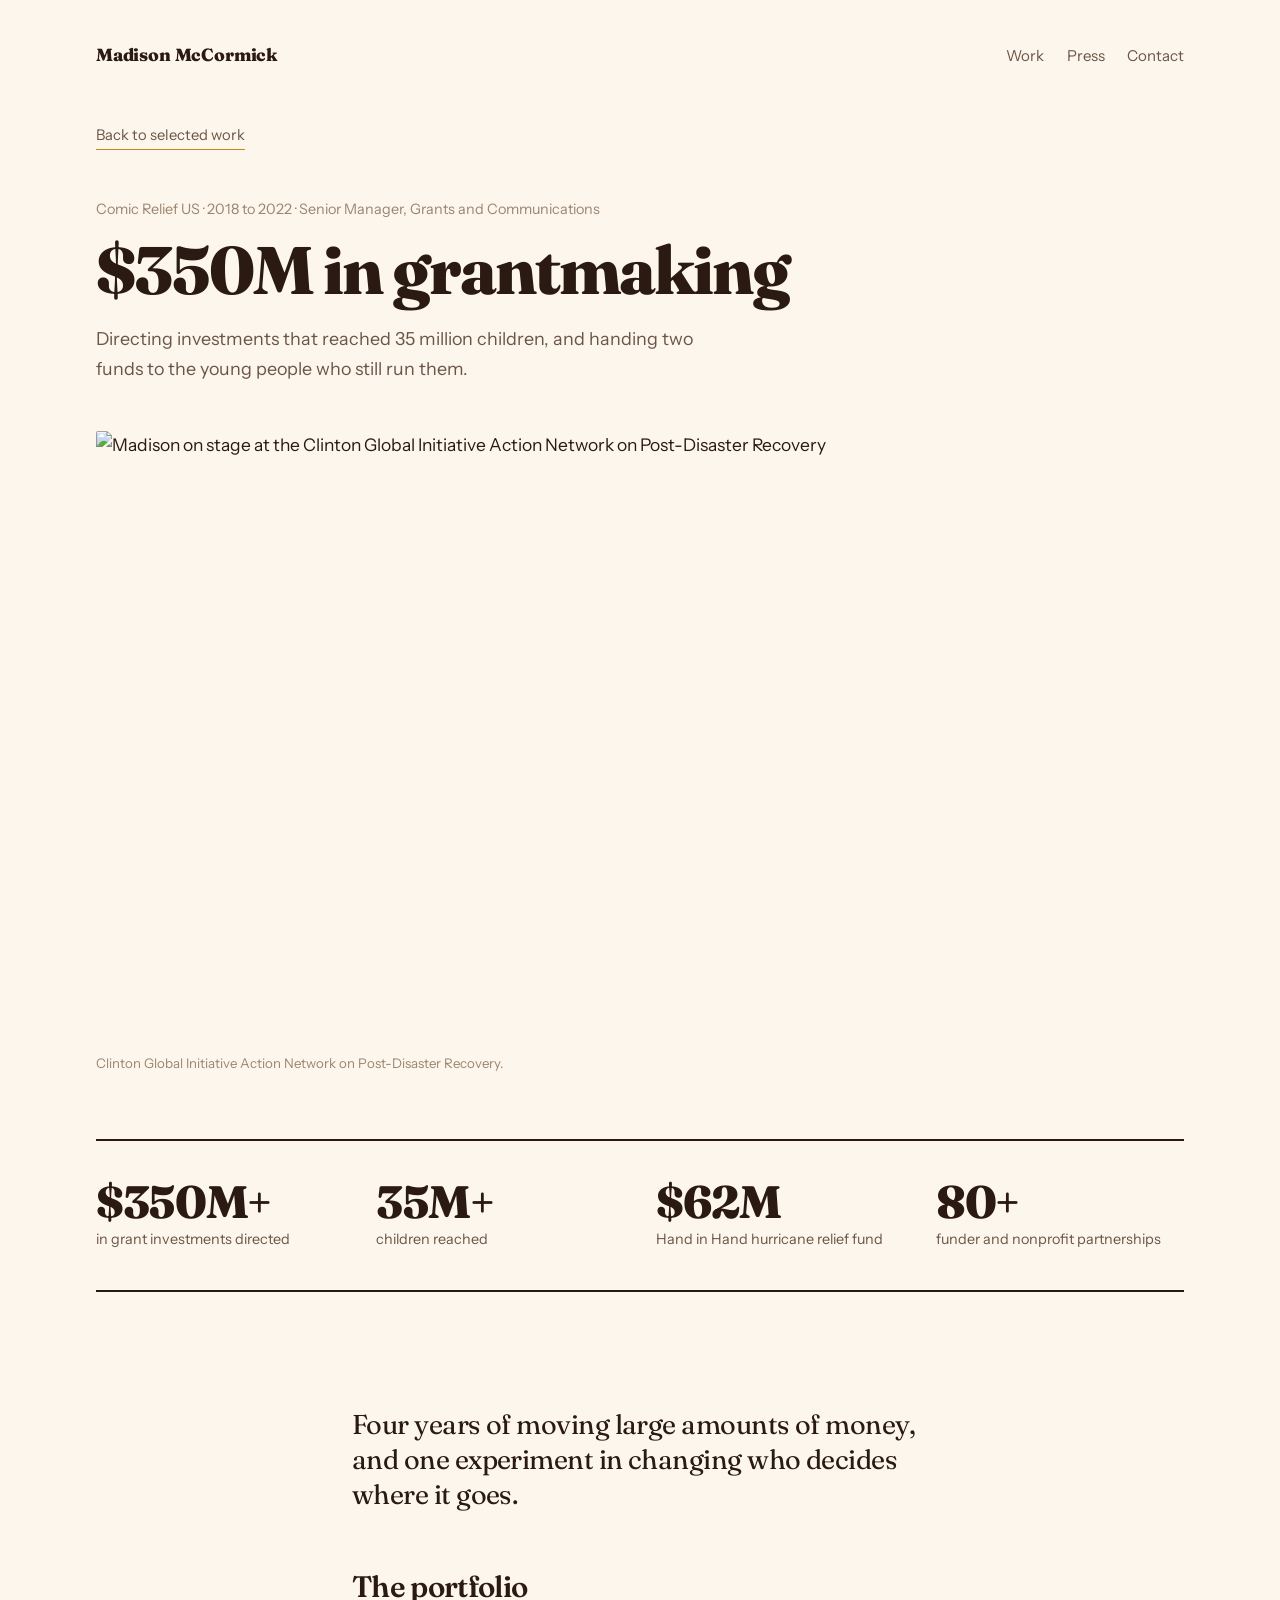
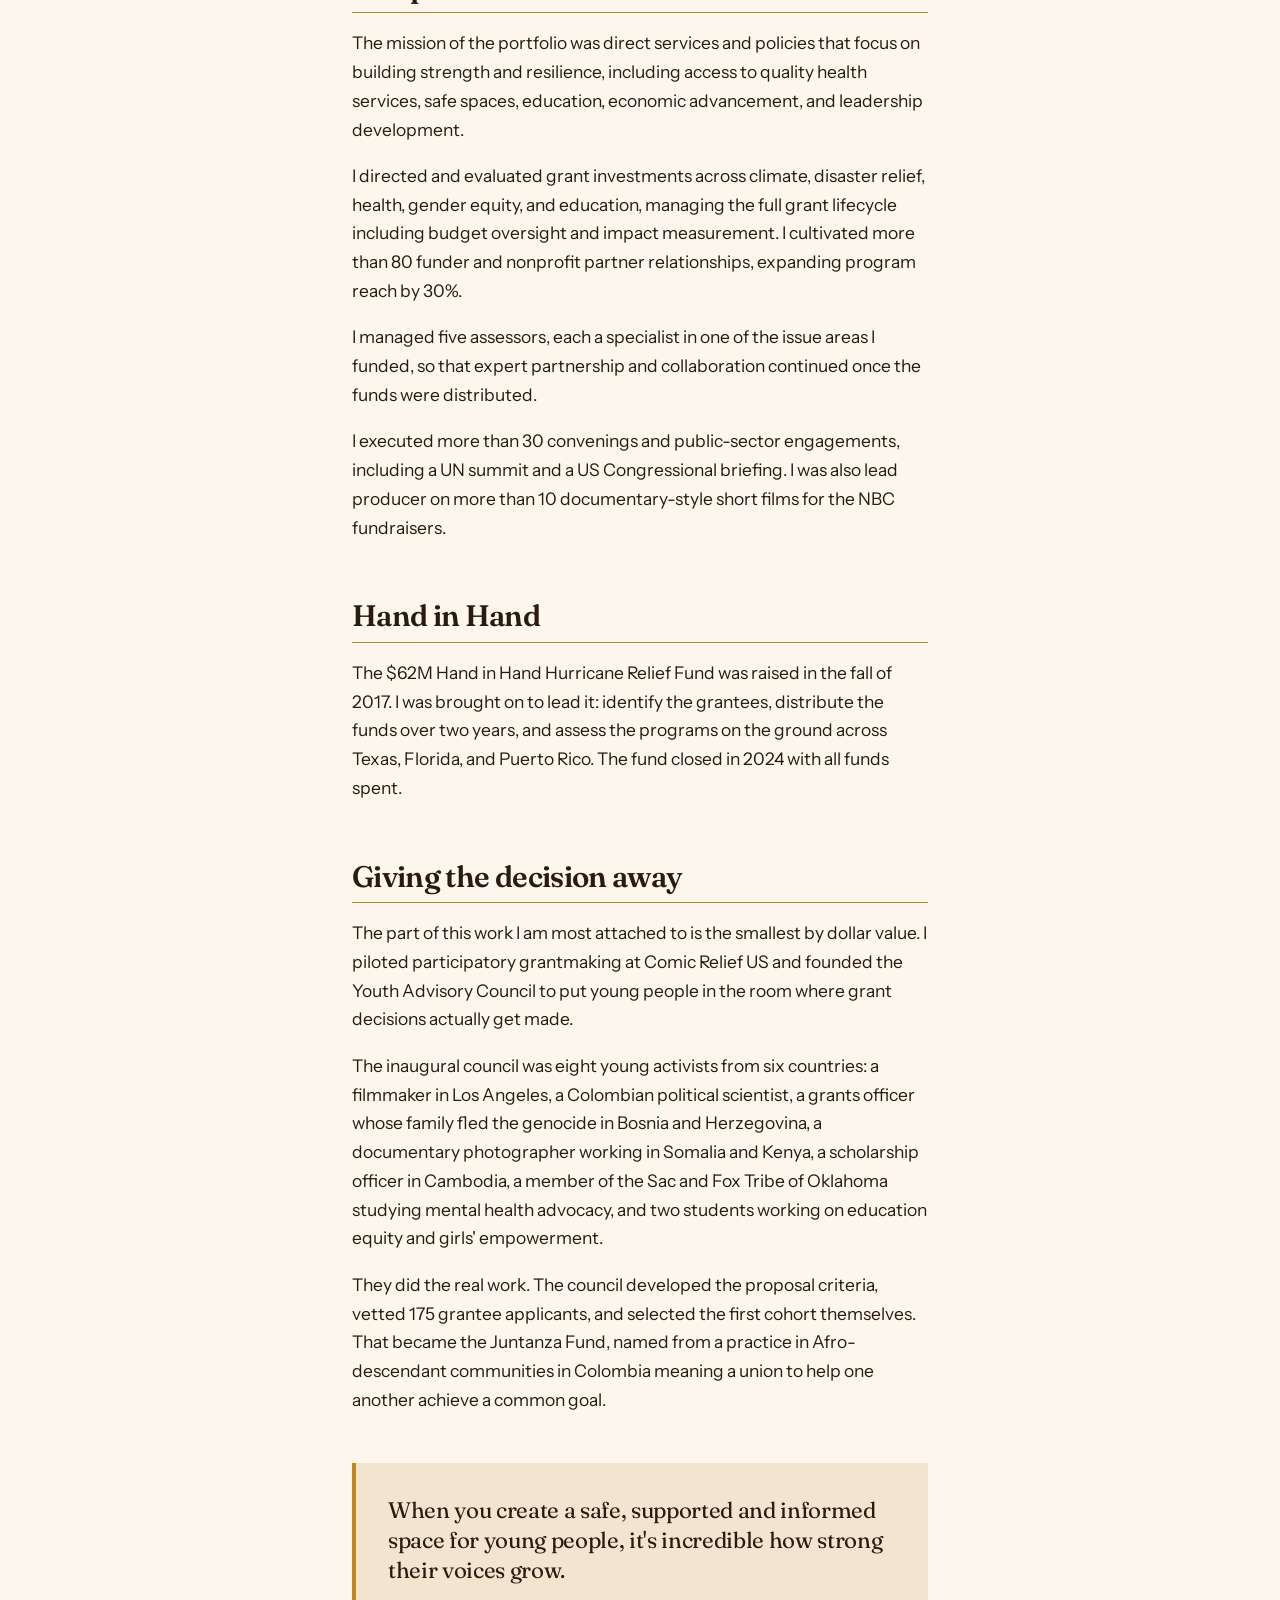
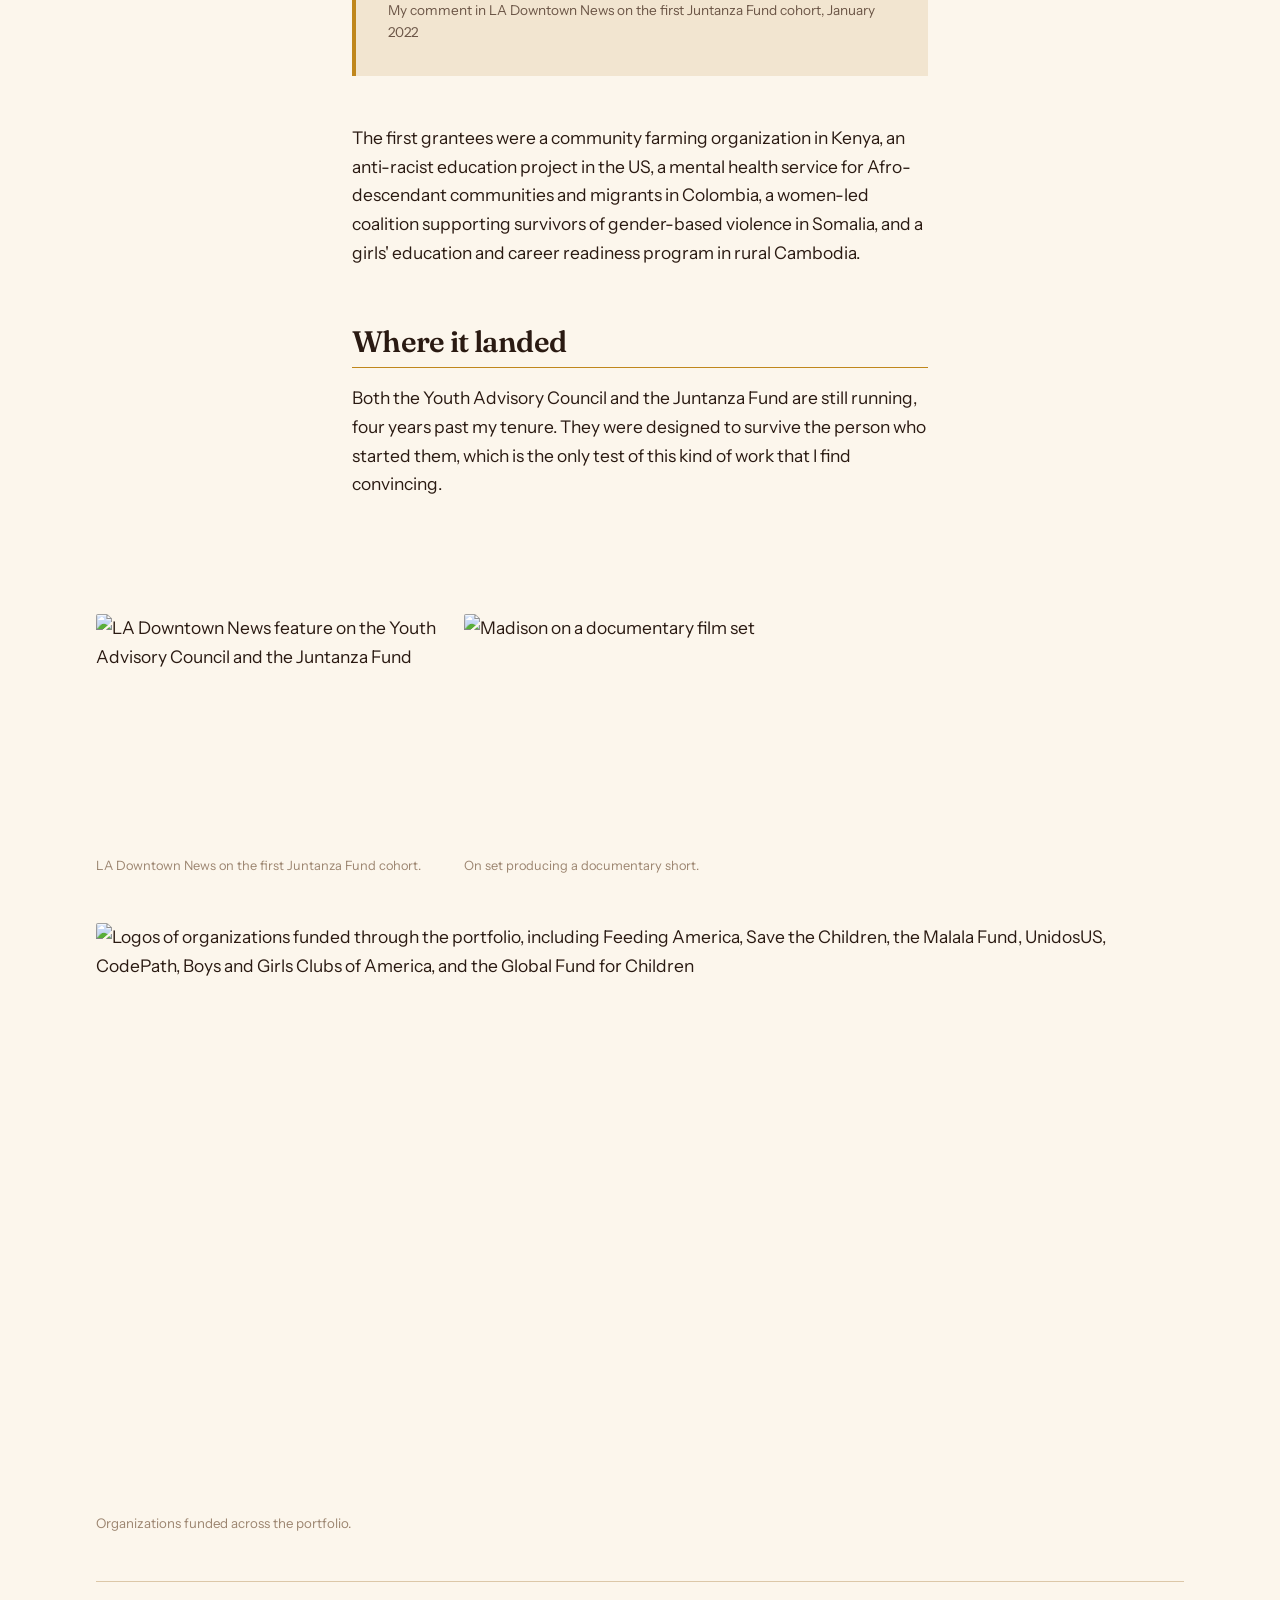
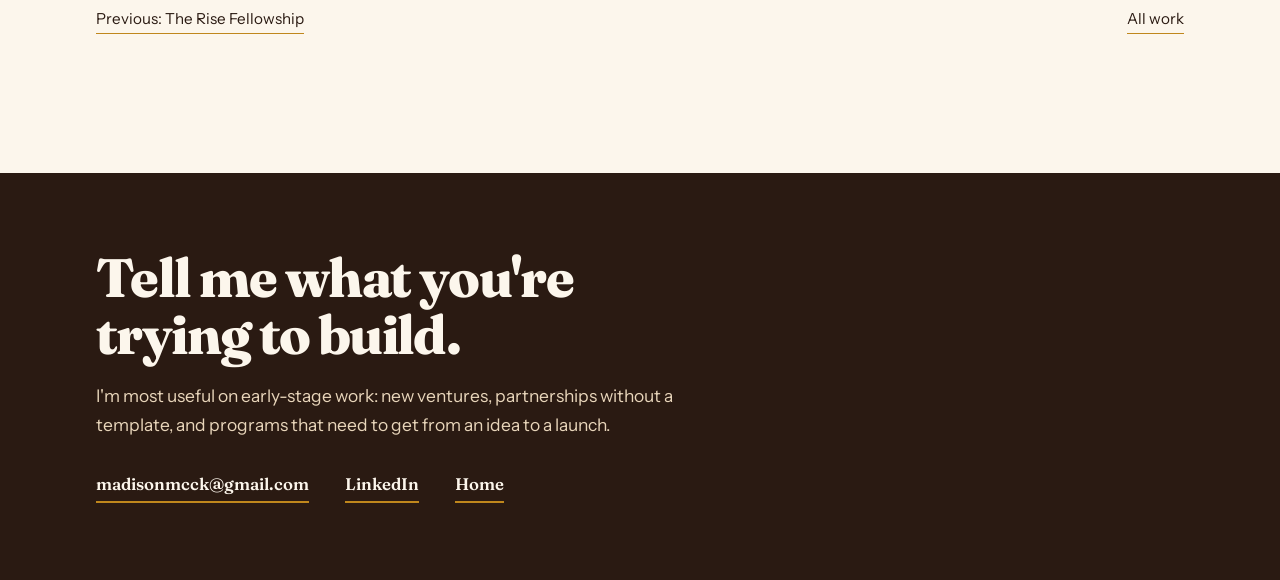
==== comic-relief.html @ e5d01e83 "Add files via upload" ====
<!DOCTYPE html>
<html lang="en">
<head>
<meta charset="utf-8">
<meta name="viewport" content="width=device-width, initial-scale=1">
<title>$350M in grantmaking | Madison McCormick</title>
<meta name="description" content="Directing grant investments that reached 35 million children, and founding two youth-led funds that are still running four years past my tenure.">
<meta name="robots" content="noindex, nofollow">
<link rel="icon" href="../favicon.svg" type="image/svg+xml">
<meta property="og:type" content="website">
<meta property="og:site_name" content="Madison McCormick">
<meta property="og:title" content="$350M in grantmaking | Madison McCormick">
<meta property="og:description" content="Directing grant investments that reached 35 million children, and founding two youth-led funds that are still running four years past my tenure.">
<meta property="og:url" content="https://meetmadison.net/work/comic-relief.html">
<link rel="canonical" href="https://meetmadison.net/work/comic-relief.html">
<meta property="og:image" content="https://meetmadison.net/images/speaking-podium.jpg">
<meta property="og:image:width" content="1084">
<meta property="og:image:height" content="1384">
<meta name="twitter:image" content="https://meetmadison.net/images/speaking-podium.jpg">
<meta name="twitter:card" content="summary_large_image">
<meta name="twitter:title" content="$350M in grantmaking | Madison McCormick">
<meta name="twitter:description" content="Directing grant investments that reached 35 million children, and founding two youth-led funds that are still running four years past my tenure.">
<link rel="preconnect" href="https://fonts.googleapis.com">
<link rel="preconnect" href="https://fonts.gstatic.com" crossorigin>
<link href="https://fonts.googleapis.com/css2?family=Fraunces:ital,opsz,wght,SOFT,WONK@0,9..144,400,30,1;0,9..144,600,30,1;0,9..144,800,30,1;1,9..144,400,30,1&family=Instrument+Sans:ital,wght@0,400;0,500;0,600;1,400&display=swap" rel="stylesheet">
<link rel="stylesheet" href="../styles.css">
</head>
<body>

<div class="wrap">
  <header class="masthead">
    <a class="wordmark" href="../index.html">Madison McCormick</a>
    <nav>
      <a href="../index.html#work">Work</a>
      <a href="../index.html#press">Press</a>
      <a href="../index.html#contact">Contact</a>
    </nav>
  </header>

  <a class="backlink" href="../index.html#work">Back to selected work</a>

  <div class="case-head">
    <p class="eyebrow">Comic Relief US · 2018 to 2022 · Senior Manager, Grants and Communications</p>
    <h1>$350M in grantmaking</h1>
    <p class="dek">
      Directing investments that reached 35 million children, and handing two funds
      to the young people who still run them.
    </p>
  </div>

  <figure class="case-hero">
    <img src="../images/cgi-post-disaster.jpg" alt="Madison on stage at the Clinton Global Initiative Action Network on Post-Disaster Recovery" width="994" height="574">
    <figcaption>Clinton Global Initiative Action Network on Post-Disaster Recovery.</figcaption>
  </figure>
</div>

<div class="wrap">
  <div class="numbers">
    <div><span class="fig">$350M+</span><span class="lab">in grant investments directed</span></div>
    <div><span class="fig">35M+</span><span class="lab">children reached</span></div>
    <div><span class="fig">$62M</span><span class="lab">Hand in Hand hurricane relief fund</span></div>
    <div><span class="fig">80+</span><span class="lab">funder and nonprofit partnerships</span></div>
  </div>
</div>

<div class="narrow">
  <div class="prose">
    <p class="lead">
      Four years of moving large amounts of money, and one experiment in changing
      who decides where it goes.
    </p>

    <h2>The portfolio</h2>
    <p>
      The mission of the portfolio was direct services and policies that focus on
      building strength and resilience, including access to quality health services,
      safe spaces, education, economic advancement, and leadership development.
    </p>
    <p>
      I directed and evaluated grant investments across climate, disaster relief,
      health, gender equity, and education, managing the full grant lifecycle
      including budget oversight and impact measurement. I cultivated more than 80
      funder and nonprofit partner relationships, expanding program reach by 30%.
    </p>
    <p>
      I managed five assessors, each a specialist in one of the issue areas I funded,
      so that expert partnership and collaboration continued once the funds were
      distributed.
    </p>
    <p>
      I executed more than 30 convenings and public-sector engagements, including a UN
      summit and a US Congressional briefing. I was also lead producer on more than
      10 documentary-style short films for the NBC fundraisers.
    </p>

    <h2>Hand in Hand</h2>
    <p>
      The $62M Hand in Hand Hurricane Relief Fund was raised in the fall of 2017. I
      was brought on to lead it: identify the grantees, distribute the funds over two
      years, and assess the programs on the ground across Texas, Florida, and Puerto
      Rico. The fund closed in 2024 with all funds spent.
    </p>

    <h2>Giving the decision away</h2>
    <p>
      The part of this work I am most attached to is the smallest by dollar value. I
      piloted participatory grantmaking at Comic Relief US and founded the Youth
      Advisory Council to put young people in the room where grant decisions
      actually get made.
    </p>
    <p>
      The inaugural council was eight young activists from six countries: a
      filmmaker in Los Angeles, a Colombian political scientist, a grants officer
      whose family fled the genocide in Bosnia and Herzegovina, a documentary
      photographer working in Somalia and Kenya, a scholarship officer in Cambodia,
      a member of the Sac and Fox Tribe of Oklahoma studying mental health advocacy,
      and two students working on education equity and girls' empowerment.
    </p>
    <p>
      They did the real work. The council developed the proposal criteria, vetted
      175 grantee applicants, and selected the first cohort themselves. That became
      the Juntanza Fund, named from a practice in Afro-descendant communities in
      Colombia meaning a union to help one another achieve a common goal.
    </p>

    <div class="aside-quote">
      <p>
        When you create a safe, supported and informed space for young people, it's
        incredible how strong their voices grow.
      </p>
      <span class="src">My comment in LA Downtown News on the first Juntanza Fund cohort, January 2022</span>
    </div>

    <p>
      The first grantees were a community farming organization in Kenya, an
      anti-racist education project in the US, a mental health service for
      Afro-descendant communities and migrants in Colombia, a women-led coalition
      supporting survivors of gender-based violence in Somalia, and a girls'
      education and career readiness program in rural Cambodia.
    </p>

    <h2>Where it landed</h2>
    <p>
      Both the Youth Advisory Council and the Juntanza Fund are still running, four
      years past my tenure. They were designed to survive the person who started
      them, which is the only test of this kind of work that I find convincing.
    </p>

  </div>
</div>

<div class="wrap" style="margin-top:var(--stack)">
  <div class="press-pics">
    <figure>
      <img src="../images/juntanza-press.jpg" alt="LA Downtown News feature on the Youth Advisory Council and the Juntanza Fund" width="980" height="1320">
      <figcaption>LA Downtown News on the first Juntanza Fund cohort.</figcaption>
    </figure>
    <figure>
      <img src="../images/film-set.jpg" alt="Madison on a documentary film set" width="1054" height="1276">
      <figcaption>On set producing a documentary short.</figcaption>
    </figure>
  </div>

  <figure class="plate">
    <img src="../images/grantee-organizations.png" alt="Logos of organizations funded through the portfolio, including Feeding America, Save the Children, the Malala Fund, UnidosUS, CodePath, Boys and Girls Clubs of America, and the Global Fund for Children" width="2066" height="1104">
    <figcaption>Organizations funded across the portfolio.</figcaption>
  </figure>

  <nav class="case-nav" style="margin-top:clamp(2rem,5vw,3rem)">
    <a href="rise.html">Previous: The Rise Fellowship</a>
    <a href="../index.html#work">All work</a>
  </nav>
</div>

<div class="contact">
  <div class="wrap">
    <h2>Tell me what you're trying to build.</h2>
    <p>
      I'm most useful on early-stage work: new ventures, partnerships without a
      template, and programs that need to get from an idea to a launch.
    </p>
    <div class="contact-links">
      <a href="mailto:madisonmcck@gmail.com">madisonmcck@gmail.com</a>
      <a href="https://www.linkedin.com/in/madison-mcck/">LinkedIn</a>
      <a href="../index.html">Home</a>
    </div>
  </div>
</div>

</body>
</html>
---- styles.css ----
/* ============================================================
   Madison McCormick
   Shared stylesheet for index.html and work/*.html
   ============================================================ */

:root{
  --paper:#FCF6EC;
  --sand:#F2E5D0;
  --clay:#E8D5BA;
  --ink:#2A1A12;
  --ink-soft:#6B5546;
  --ink-faint:#9C8570;
  --brick:#9B2C1E;
  --gold:#C0871C;
  --rule:#DCC7A8;

  --display:"Fraunces", Georgia, serif;
  --body:"Instrument Sans", system-ui, sans-serif;

  --gutter:clamp(1.25rem, 5vw, 5rem);
  --stack:clamp(4rem, 9vw, 8rem);
}

*,*::before,*::after{box-sizing:border-box;}
html{-webkit-text-size-adjust:100%;scroll-behavior:smooth;}
@media (prefers-reduced-motion:reduce){html{scroll-behavior:auto;}}

body{
  margin:0;
  background:var(--paper);
  color:var(--ink);
  font-family:var(--body);
  font-size:clamp(1rem,0.95rem + 0.22vw,1.09rem);
  line-height:1.65;
  -webkit-font-smoothing:antialiased;
}

img{display:block;width:100%;height:auto;}

.wrap{max-width:76rem;margin:0 auto;padding:0 var(--gutter);}
.narrow{max-width:44rem;margin:0 auto;padding:0 var(--gutter);}

a{color:inherit;}
a:focus-visible,button:focus-visible{outline:2px solid var(--brick);outline-offset:3px;}

/* ---------------- masthead ---------------- */

.masthead{
  display:flex;flex-wrap:wrap;gap:0.75rem 2rem;
  align-items:baseline;justify-content:space-between;
  padding:clamp(1.5rem,4vw,2.5rem) 0 clamp(2rem,5vw,3rem);
}
.wordmark{
  font-family:var(--display);
  font-weight:800;font-size:1.1rem;letter-spacing:-0.01em;
  text-decoration:none;
}
.masthead nav{display:flex;flex-wrap:wrap;gap:1.4rem;font-size:0.94rem;}
.masthead nav a{
  text-decoration:none;color:var(--ink-soft);
  padding-bottom:2px;border-bottom:1.5px solid transparent;
}
.masthead nav a:hover{color:var(--brick);border-bottom-color:var(--gold);}

/* ---------------- hero (home) ---------------- */

.hero{
  display:grid;
  grid-template-columns:minmax(0,1.25fr) minmax(0,0.85fr);
  gap:clamp(1.75rem,4vw,3.5rem);
  align-items:end;
  padding-bottom:clamp(2.5rem,5vw,4rem);
}
.hero h1{
  font-family:var(--display);
  font-weight:800;
  font-size:clamp(2.4rem,6.2vw,5rem);
  line-height:1.0;
  letter-spacing:-0.028em;
  margin:0 0 1.5rem;
}
.hero h1 em{font-style:italic;font-weight:400;}
.hero .lede{margin:0;max-width:30em;color:var(--ink-soft);font-size:1.1rem;}
.hero .lede + .lede{margin-top:0.9rem;}
.hero figure{margin:0;}
.hero figure img{aspect-ratio:4/5;object-fit:cover;object-position:50% 22%;border-radius:2px;}
@media (max-width:52rem){
  .hero{grid-template-columns:1fr;align-items:start;}
  .hero figure{order:-1;}
  .hero figure img{aspect-ratio:3/2;object-position:50% 25%;}
}

.band{height:6px;background:var(--gold);margin-bottom:var(--stack);}

/* ---------------- section furniture ---------------- */

section{padding-bottom:var(--stack);}

.kicker{
  font-family:var(--display);
  font-weight:600;font-size:1.05rem;
  margin:0 0 1.5rem;padding-bottom:0.6rem;
  border-bottom:2px solid var(--ink);
  display:flex;align-items:baseline;gap:1rem;
}
.kicker .note{
  margin-left:auto;font-family:var(--body);font-weight:400;
  font-size:0.88rem;color:var(--ink-faint);text-align:right;
}

/* ---------------- ledger ---------------- */

.row{
  display:grid;
  grid-template-columns:minmax(0,1.2fr) minmax(0,1.7fr) auto;
  gap:0.35rem 2rem;align-items:baseline;
  padding:1.15rem 0;border-bottom:1px solid var(--rule);
}
.row .name{
  font-family:var(--display);font-weight:600;
  font-size:clamp(1.15rem,1rem + 0.7vw,1.55rem);
  letter-spacing:-0.02em;line-height:1.15;
}
.row .org{
  display:block;font-family:var(--body);font-weight:400;
  font-size:0.86rem;color:var(--ink-faint);margin-top:0.35rem;letter-spacing:0.01em;
}
.row .state{color:var(--ink-soft);font-size:0.99rem;line-height:1.5;}
.row .year{
  font-family:var(--display);font-weight:600;font-size:1rem;
  color:var(--gold);white-space:nowrap;justify-self:end;
}
@media (max-width:46rem){
  .row{grid-template-columns:1fr auto;}
  .row .state{grid-column:1 / -1;}
}

/* ---------------- essay ---------------- */

.essay{
  display:grid;grid-template-columns:minmax(0,1fr) minmax(0,1.5fr);
  gap:clamp(1.5rem,4vw,4rem);align-items:start;
}
.essay .side{position:sticky;top:2rem;}
.essay .side figure{margin:0;}
.essay .side figcaption{font-size:0.83rem;color:var(--ink-faint);margin-top:0.6rem;line-height:1.45;}
.essay .side img{aspect-ratio:4/5;object-fit:cover;border-radius:2px;}
.essay p{margin:0 0 1.15rem;max-width:36em;}
.essay p:last-child{margin-bottom:0;}
.essay .opener{
  font-family:var(--display);font-weight:400;
  font-size:clamp(1.3rem,1.05rem + 1.1vw,1.9rem);
  line-height:1.28;letter-spacing:-0.02em;margin-bottom:1.4rem;
}
@media (max-width:52rem){
  .essay{grid-template-columns:1fr;}
  .essay .side{position:static;}
  .essay .side img{aspect-ratio:3/2;}
}

/* ---------------- photo strips ---------------- */

.strip{
  display:grid;grid-template-columns:repeat(3,1fr);
  gap:clamp(0.5rem,1.5vw,1rem);margin-top:clamp(2rem,4vw,3rem);
}
.strip figure{margin:0;}
.strip img{aspect-ratio:1/1;object-fit:cover;border-radius:2px;}
.strip figcaption{font-size:0.8rem;color:var(--ink-faint);margin-top:0.5rem;line-height:1.4;}
@media (max-width:40rem){
  .strip{grid-template-columns:1fr 1fr;}
  .strip figure:last-child:nth-child(odd):not(:only-child){display:none;}
}

.press-pics{
  display:grid;grid-template-columns:repeat(3,1fr);
  gap:clamp(0.5rem,1.5vw,1rem);margin-top:clamp(1.5rem,3vw,2.5rem);
}
.press-pics figure{margin:0;}
.press-pics img{aspect-ratio:3/2;object-fit:cover;border-radius:2px;}
.press-pics figcaption{font-size:0.8rem;color:var(--ink-faint);margin-top:0.5rem;line-height:1.4;}
@media (max-width:44rem){
  .press-pics{grid-template-columns:1fr 1fr;}
  /* drop a trailing orphan only when the count is odd, so pairs stay intact */
  .press-pics figure:last-child:nth-child(odd):not(:only-child){display:none;}
}

/* plate: a wide figure shown whole, never cropped (logo sheets, documents) */

.plate{margin:clamp(2rem,4vw,3rem) 0 0;overflow-x:auto;}
.plate img{border-radius:2px;min-width:34rem;}
.plate figcaption{font-size:0.83rem;color:var(--ink-faint);margin-top:0.6rem;line-height:1.45;}

/* ---------------- pull quote ---------------- */

.quote{background:var(--sand);padding:clamp(2.5rem,6vw,4.5rem) 0;margin-bottom:var(--stack);}
.quote blockquote{
  margin:0;max-width:30em;
  font-family:var(--display);font-weight:400;
  font-size:clamp(1.35rem,1.05rem + 1.4vw,2.15rem);
  line-height:1.26;letter-spacing:-0.022em;
}
.quote .attrib{
  margin:1.5rem 0 0;font-size:0.9rem;color:var(--ink-soft);
  padding-top:1rem;border-top:1.5px solid var(--gold);display:inline-block;
}

/* ---------------- now ---------------- */

.now{display:grid;grid-template-columns:minmax(0,1fr) minmax(0,1fr);gap:clamp(1.5rem,4vw,3.5rem);align-items:start;}
.now p{margin:0 0 1.15rem;max-width:34em;}
.now p:last-child{margin-bottom:0;}
.now .pics{display:grid;gap:clamp(0.5rem,1.5vw,1rem);}
.now .pics figure{margin:0;}
.now .pics img{aspect-ratio:3/2;object-fit:cover;border-radius:2px;}
.now .pics figcaption{font-size:0.8rem;color:var(--ink-faint);margin-top:0.5rem;}
@media (max-width:52rem){.now{grid-template-columns:1fr;}}

/* ---------------- work list ---------------- */

.work-item{
  display:grid;
  grid-template-columns:minmax(0,9rem) minmax(0,1fr) minmax(0,1.3fr);
  gap:0.5rem 2rem;align-items:start;
  padding:1.6rem 0;border-bottom:1px solid var(--rule);text-decoration:none;
}
.work-item:first-of-type{border-top:1px solid var(--rule);}
.work-item img{aspect-ratio:1/1;object-fit:cover;border-radius:2px;}
.work-item h3{
  font-family:var(--display);font-weight:600;
  font-size:clamp(1.2rem,1.05rem + 0.8vw,1.7rem);
  letter-spacing:-0.022em;line-height:1.15;margin:0;
}
.work-item .meta{display:block;font-family:var(--body);font-weight:400;font-size:0.85rem;color:var(--ink-faint);margin-top:0.4rem;}
.work-item p{margin:0;color:var(--ink-soft);font-size:0.99rem;}
.work-item:hover h3{color:var(--brick);}
@media (max-width:52rem){
  .work-item{grid-template-columns:5.5rem 1fr;}
  .work-item p{grid-column:1 / -1;}
}

/* ---------------- press ---------------- */

.press-item{
  display:grid;grid-template-columns:minmax(0,11rem) minmax(0,1fr);
  gap:0.3rem 2rem;align-items:baseline;
  padding:1.05rem 0;border-bottom:1px solid var(--rule);
}
.press-item:first-of-type{border-top:1px solid var(--rule);}
.outlet{font-family:var(--display);font-weight:600;font-size:1rem;letter-spacing:-0.01em;}
.press-item a{text-decoration:none;border-bottom:1px solid var(--rule);}
.press-item a:hover{color:var(--brick);border-bottom-color:var(--brick);}
.press-item .sub{display:block;font-size:0.85rem;color:var(--ink-faint);margin-top:0.25rem;}
@media (max-width:40rem){.press-item{grid-template-columns:1fr;}}

/* ---------------- own words ---------------- */

.ownwords{display:grid;grid-template-columns:minmax(0,1fr) minmax(0,0.85fr);gap:clamp(1.75rem,4vw,3.5rem);align-items:start;}
.essaylink{display:block;text-decoration:none;padding:1.5rem 0;border-top:1px solid var(--rule);border-bottom:1px solid var(--rule);}
.essaylink + .essaylink{border-top:none;}
.essaylink h3{
  font-family:var(--display);font-weight:600;
  font-size:clamp(1.3rem,1.1rem + 1vw,1.9rem);
  letter-spacing:-0.025em;line-height:1.14;margin:0 0 0.6rem;
}
.essaylink:hover h3{color:var(--brick);}
.essaylink .meta{display:block;font-size:0.85rem;color:var(--ink-faint);margin-bottom:0.7rem;}
.essaylink p{margin:0;color:var(--ink-soft);font-size:0.99rem;max-width:34em;}
.embed{margin:0;}
.embed iframe{width:100%;height:640px;border:0;background:var(--sand);border-radius:2px;display:block;}
.embed figcaption{font-size:0.83rem;color:var(--ink-faint);margin-top:0.6rem;line-height:1.45;}
@media (max-width:52rem){
  .ownwords{grid-template-columns:1fr;}
  .embed iframe{height:560px;}
}

/* ---------------- speaking ---------------- */

.speaking{display:grid;grid-template-columns:repeat(auto-fit,minmax(14rem,1fr));gap:clamp(1.5rem,3vw,3rem);}
.speaking h3{
  font-family:var(--display);font-weight:600;font-size:1.08rem;
  letter-spacing:-0.015em;margin:0 0 0.5rem;
  padding-bottom:0.5rem;border-bottom:1.5px solid var(--gold);
}
.speaking ul{margin:0;padding:0;list-style:none;}
.speaking li{padding:0.4rem 0;color:var(--ink-soft);font-size:0.98rem;border-bottom:1px solid var(--rule);}
.speaking li:last-child{border-bottom:none;}

/* ---------------- off the clock ---------------- */

.offclock{background:var(--sand);padding:clamp(3rem,6vw,5rem) 0;margin-bottom:var(--stack);}
.offclock .kicker{border-bottom-color:var(--ink);}
.facts{display:grid;grid-template-columns:minmax(0,1.15fr) minmax(0,1fr);gap:clamp(1.5rem,4vw,3.5rem);align-items:start;}
.facts ul{margin:0;padding:0;list-style:none;}
.facts li{
  padding:0.85rem 0;border-bottom:1px solid var(--clay);
  display:grid;grid-template-columns:1.75rem 1fr;gap:0.85rem;align-items:start;
}
.facts li:last-child{border-bottom:none;}
.facts .n{color:var(--gold);display:block;}
.facts .n svg{width:1.3rem;height:1.3rem;display:block;margin-top:0.16rem;}
.facts .pics{display:grid;grid-template-columns:1fr 1fr;gap:clamp(0.5rem,1.5vw,0.85rem);}
.facts .pics figure{margin:0;}
.facts .pics img{aspect-ratio:1/1;object-fit:cover;border-radius:2px;}
.facts .pics figcaption{font-size:0.78rem;color:var(--ink-faint);margin-top:0.4rem;}
@media (max-width:52rem){.facts{grid-template-columns:1fr;}}

/* ---------------- contact ---------------- */

.contact{background:var(--ink);color:var(--paper);padding:clamp(3rem,6vw,5rem) 0;}
.contact h2{
  font-family:var(--display);font-weight:800;
  font-size:clamp(1.85rem,1.3rem + 2.6vw,3.4rem);
  line-height:1.04;letter-spacing:-0.03em;margin:0 0 1.2rem;max-width:15ch;
}
.contact p{margin:0 0 2rem;max-width:34em;color:var(--clay);}
.contact-links{display:flex;flex-wrap:wrap;gap:0.85rem 2.25rem;align-items:baseline;}
.contact-links a{
  font-family:var(--display);font-weight:600;font-size:1.05rem;
  text-decoration:none;border-bottom:2px solid var(--gold);padding-bottom:2px;
}
.contact-links a:hover{color:var(--gold);}
.contact-links a:focus-visible{outline-color:var(--gold);}

footer{
  padding:1.75rem 0 2.5rem;font-size:0.85rem;color:var(--ink-faint);
  display:flex;flex-wrap:wrap;gap:0.4rem 2rem;justify-content:space-between;
}

/* ============================================================
   CASE STUDY PAGES (work/*.html)
   ============================================================ */

.backlink{
  display:inline-block;text-decoration:none;font-size:0.92rem;
  color:var(--ink-soft);border-bottom:1.5px solid var(--gold);
  padding-bottom:2px;margin-bottom:clamp(2rem,5vw,3rem);
}
.backlink:hover{color:var(--brick);}

.case-head{padding-bottom:clamp(2rem,4vw,3rem);}
.case-head .eyebrow{
  font-family:var(--body);font-size:0.9rem;color:var(--ink-faint);
  margin:0 0 0.9rem;
}
.case-head h1{
  font-family:var(--display);font-weight:800;
  font-size:clamp(2.2rem,1.5rem + 3.4vw,4.2rem);
  line-height:1.02;letter-spacing:-0.03em;margin:0 0 1.2rem;max-width:18ch;
}
.case-head .dek{
  margin:0;max-width:34em;font-size:1.12rem;color:var(--ink-soft);
}

.case-hero{margin:0 0 clamp(2.5rem,5vw,4rem);}
.case-hero img{aspect-ratio:16/9;object-fit:cover;border-radius:2px;}
.case-hero figcaption{font-size:0.83rem;color:var(--ink-faint);margin-top:0.6rem;}

/* numbers */
.numbers{
  display:grid;grid-template-columns:repeat(auto-fit,minmax(11rem,1fr));
  gap:clamp(1rem,2.5vw,2rem);
  padding:clamp(1.75rem,4vw,2.5rem) 0;
  border-top:2px solid var(--ink);border-bottom:2px solid var(--ink);
  margin-bottom:var(--stack);
}
.numbers div{display:flex;flex-direction:column;gap:0.35rem;}
.numbers .fig{
  font-family:var(--display);font-weight:800;
  font-size:clamp(1.9rem,1.4rem + 1.8vw,2.9rem);
  line-height:0.95;letter-spacing:-0.03em;
}
.numbers .lab{font-size:0.9rem;color:var(--ink-soft);line-height:1.4;}

/* prose */
.prose h2{
  font-family:var(--display);font-weight:600;
  font-size:clamp(1.35rem,1.15rem + 0.9vw,1.85rem);
  letter-spacing:-0.022em;line-height:1.2;
  margin:0 0 1rem;padding-bottom:0.5rem;border-bottom:1.5px solid var(--gold);
}
.prose h2:not(:first-child){margin-top:clamp(2.5rem,5vw,3.5rem);}
.prose p{margin:0 0 1.1rem;max-width:36em;}
.prose p:last-child{margin-bottom:0;}
.prose ul{margin:0 0 1.1rem;padding-left:1.1rem;max-width:36em;}
.prose li{margin-bottom:0.5rem;color:var(--ink-soft);}
.prose .lead{
  font-family:var(--display);font-weight:400;
  font-size:clamp(1.25rem,1.05rem + 0.9vw,1.7rem);
  line-height:1.3;letter-spacing:-0.02em;color:var(--ink);
  margin-bottom:1.4rem;
}

.aside-quote{
  background:var(--sand);border-left:4px solid var(--gold);
  padding:clamp(1.5rem,3vw,2rem);margin:clamp(2rem,4vw,3rem) 0;
  max-width:38em;
}
.aside-quote p{
  font-family:var(--display);font-weight:400;
  font-size:clamp(1.1rem,1rem + 0.6vw,1.4rem);
  line-height:1.34;letter-spacing:-0.015em;margin:0;
}
.aside-quote .src{
  display:block;font-family:var(--body);font-size:0.85rem;
  color:var(--ink-soft);margin-top:0.9rem;
}

.case-nav{
  display:flex;flex-wrap:wrap;gap:1rem 2rem;justify-content:space-between;
  padding:1.5rem 0;border-top:1px solid var(--rule);
  margin-bottom:var(--stack);font-size:0.95rem;
}
.case-nav a{text-decoration:none;border-bottom:1.5px solid var(--gold);padding-bottom:2px;}
.case-nav a:hover{color:var(--brick);}
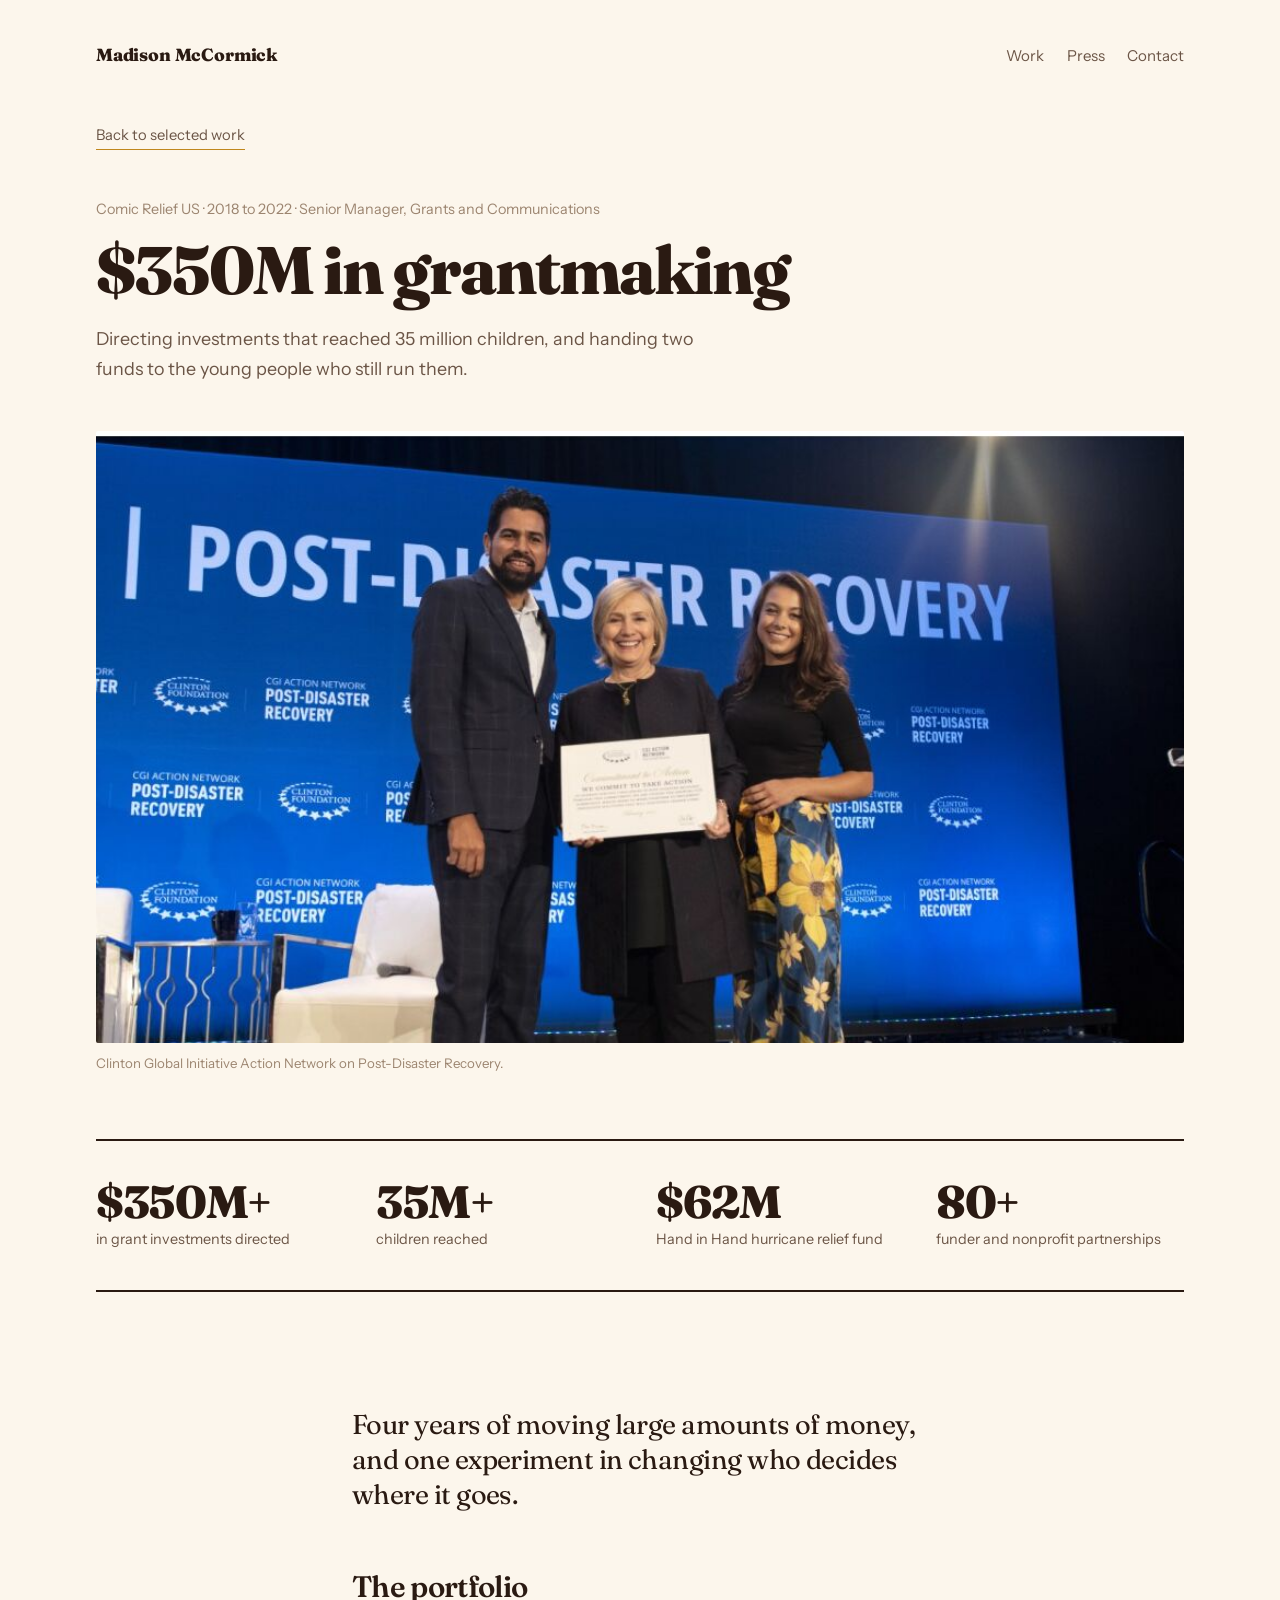
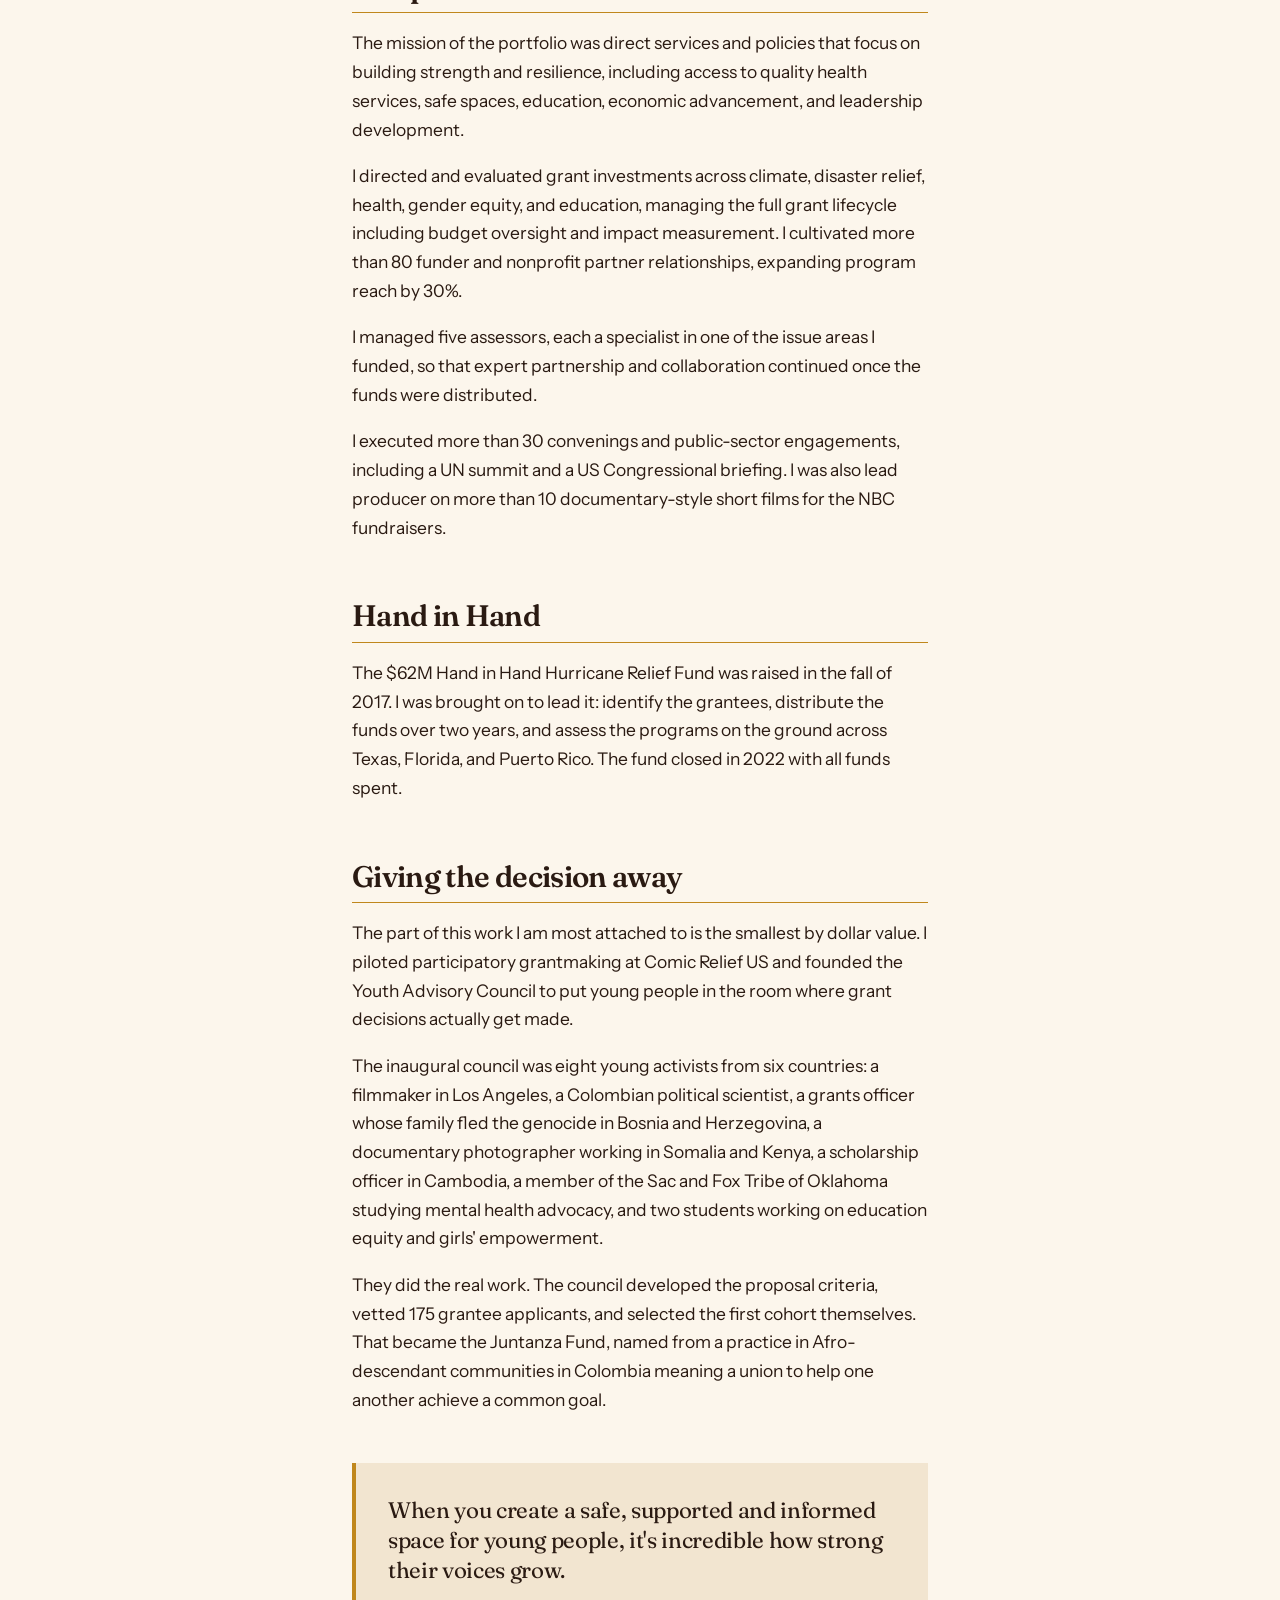
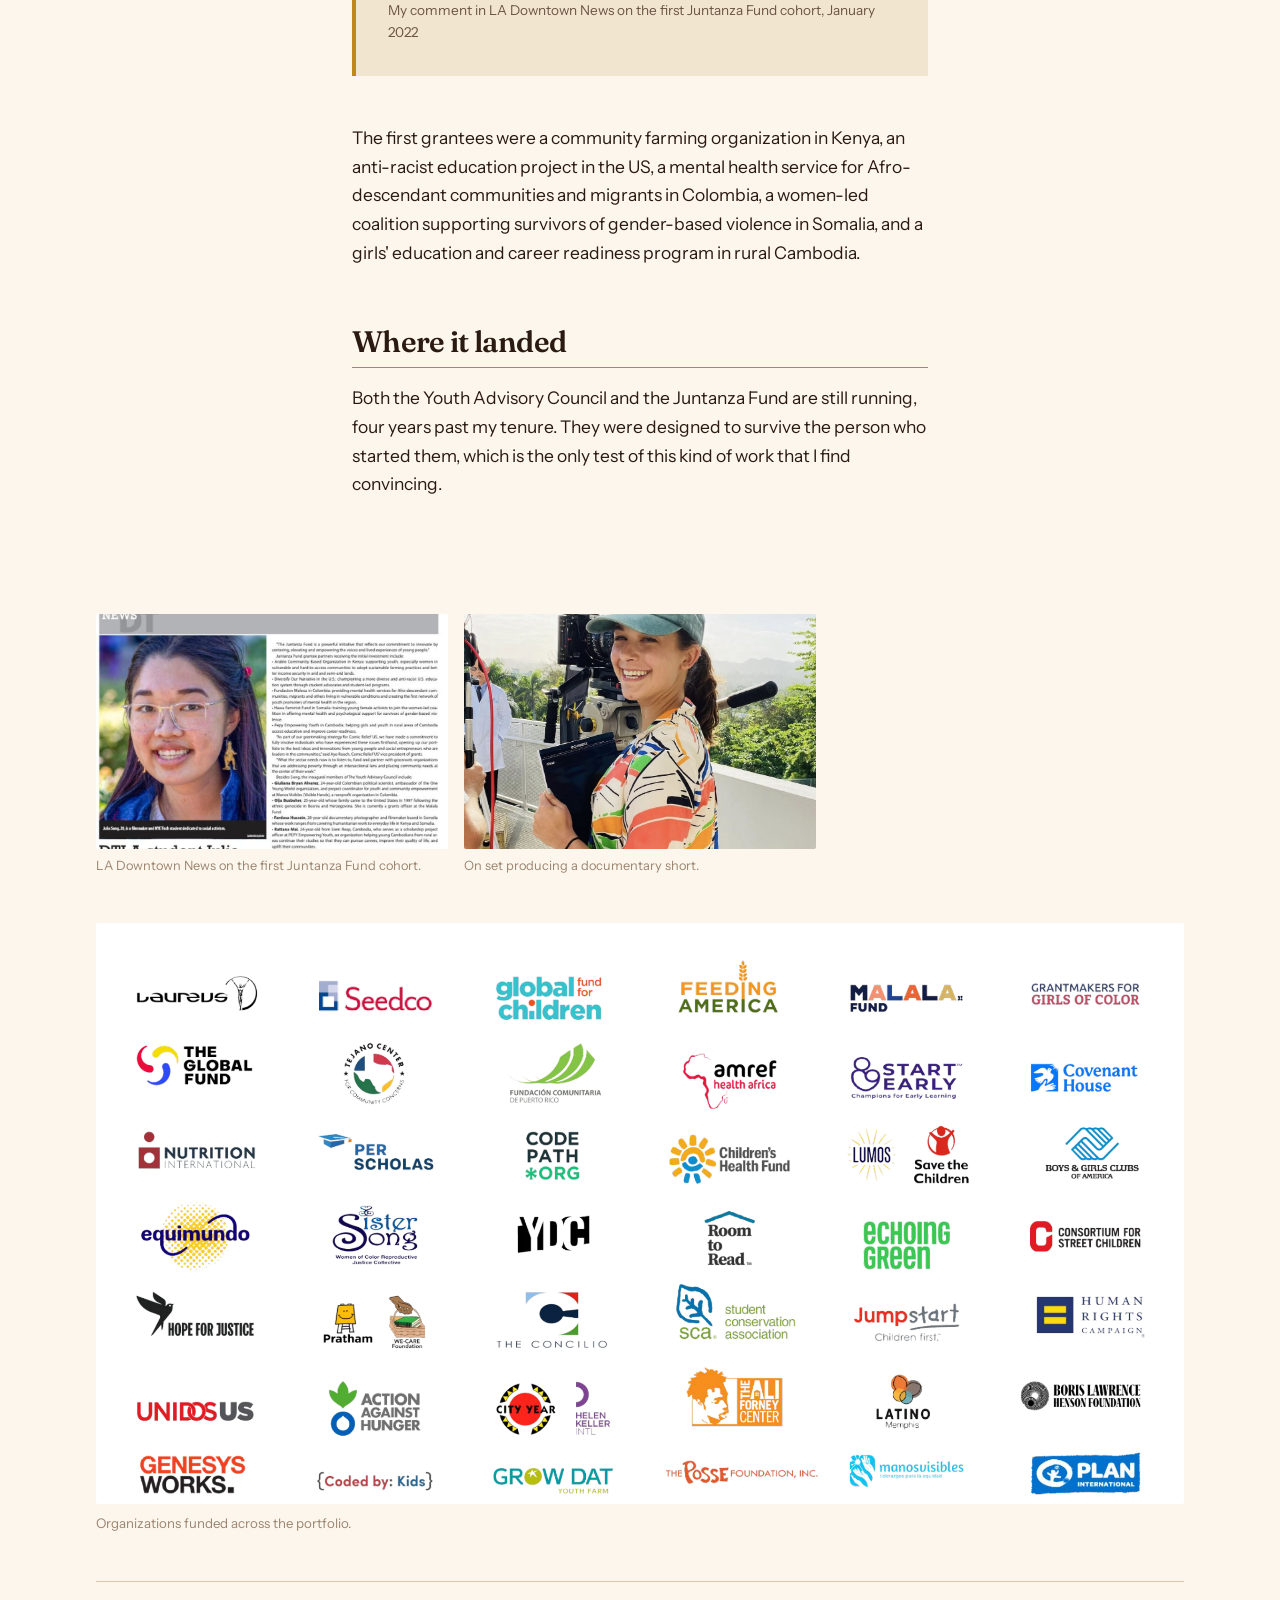
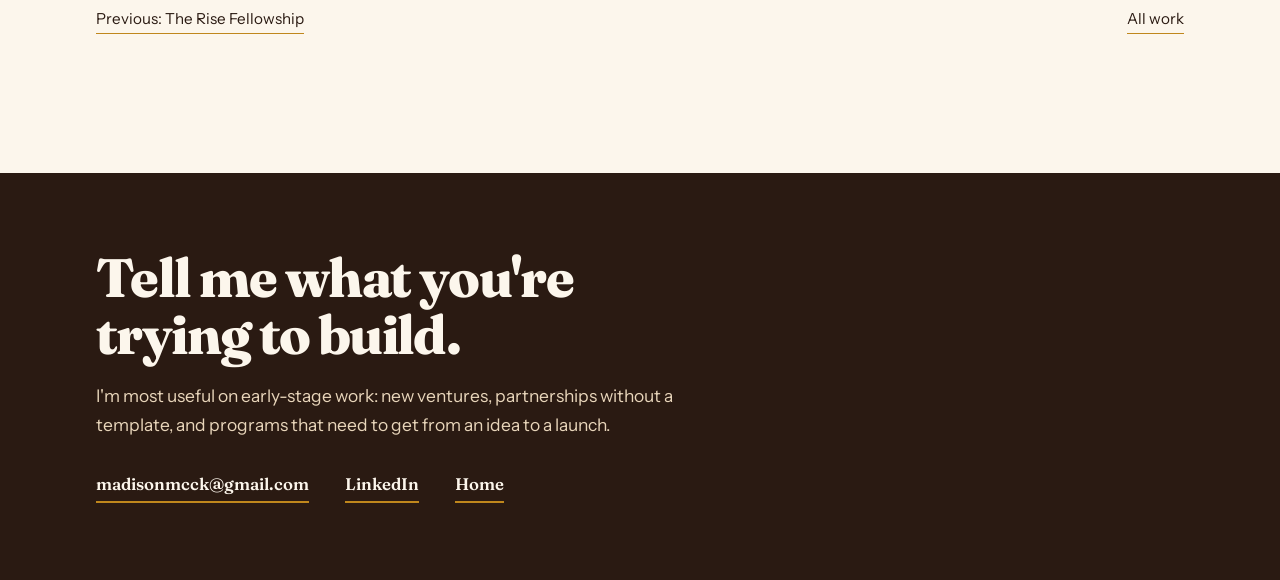
==== commit b86c24e4: "Update comic-relief.html" ====
--- a/comic-relief.html
+++ b/comic-relief.html
@@ -98,7 +98,7 @@
       The $62M Hand in Hand Hurricane Relief Fund was raised in the fall of 2017. I
       was brought on to lead it: identify the grantees, distribute the funds over two
       years, and assess the programs on the ground across Texas, Florida, and Puerto
-      Rico. The fund closed in 2024 with all funds spent.
+      Rico. The fund closed in 2022 with all funds spent.
     </p>
 
     <h2>Giving the decision away</h2>
